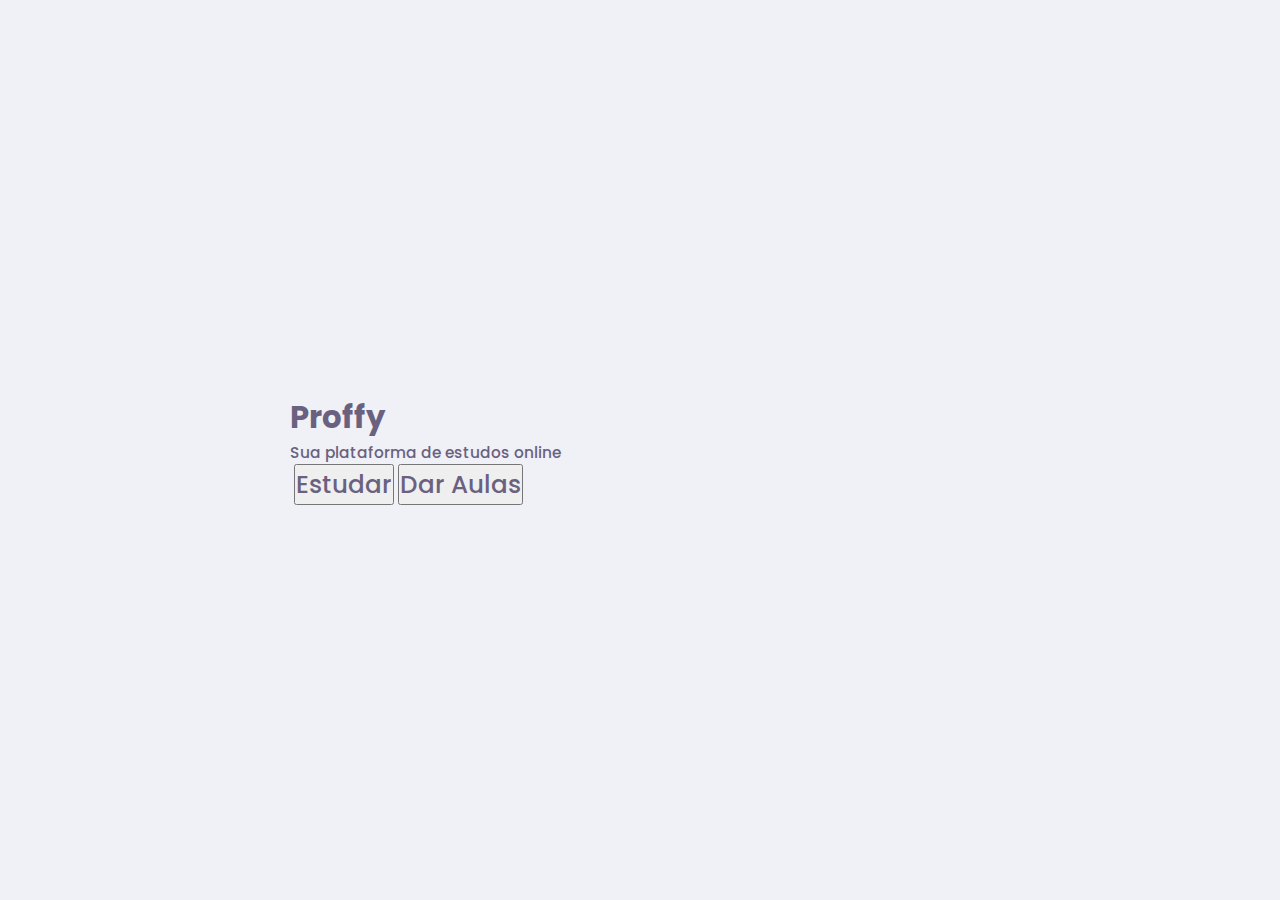
==== index.html @ 6e851790 "Iniciando documento" ====
<!DOCTYPE html>
<html lang="en">
<head>
    <meta charset="UTF-8">
    <meta name="viewport" content="width=device-width, initial-scale=1.0">
    <title>Proffy | Sua plataforma de estudos online</title>
    <link rel="stylesheet" href="style.css">
   <link href="https://fonts.googleapis.com/css2?family=Archivo:wght@400;700&amp;family=Poppins:wght@400;600&amp;display=swap" rel="stylesheet">

</head>
<body id="pagelanding">
    <div id="container">
        <h1>Proffy</h1>
        <p>
        Sua plataforma de estudos online
        </p>
        <img src="" alt="">
    
        <button>Estudar</button>
        <button>Dar Aulas</button>
    </div>
    
</body>
</html>
---- style.css ----
:root {
    --color-background: #F0F0F7;
    --color-primary-lighter: #9871F5;
    --color-primary-light: #916BEA;
    --color-primary: #8257E5;
    --color-primary-dark: #774DD6;
    --color-primary-darker: #6842c2;
    --color-secondary: #04D361;
    --color-secondary-dark: #04BF58;
    --color-title-in-primary: #FFFFFF;
    --color-text-in-primary: #D4C2FF;
    --color-text-title: #32264D;
    --color-text-complement: #9C98A6;
    --color-text-base: #6A6180;
    --color-line-in-white: #E6E6F0;
    --color-input-background: #F8F8FC;
    --color-button-text: #FFFFFF;
    --color-box-base: #FFFFFF;
    --color-box-footer: #FAFAFC;
    --color-small-info: #C1BCCC;
    font-size: 60%; 
}
*{
    margin: 0;
    padding: 0;
    box-sizing: border-box;
}
html, body{
    height: 100vh;
}
body, input, textarea, button{
    font: 500 1.6em Poppins;
    color: var(--color-text-base);
}
body{
    background-color: var(--color-background);

    display: flex;
    align-items: center;
    justify-content: center;
}
#container{
    width: 90vw;
    max-width: 700px;
}
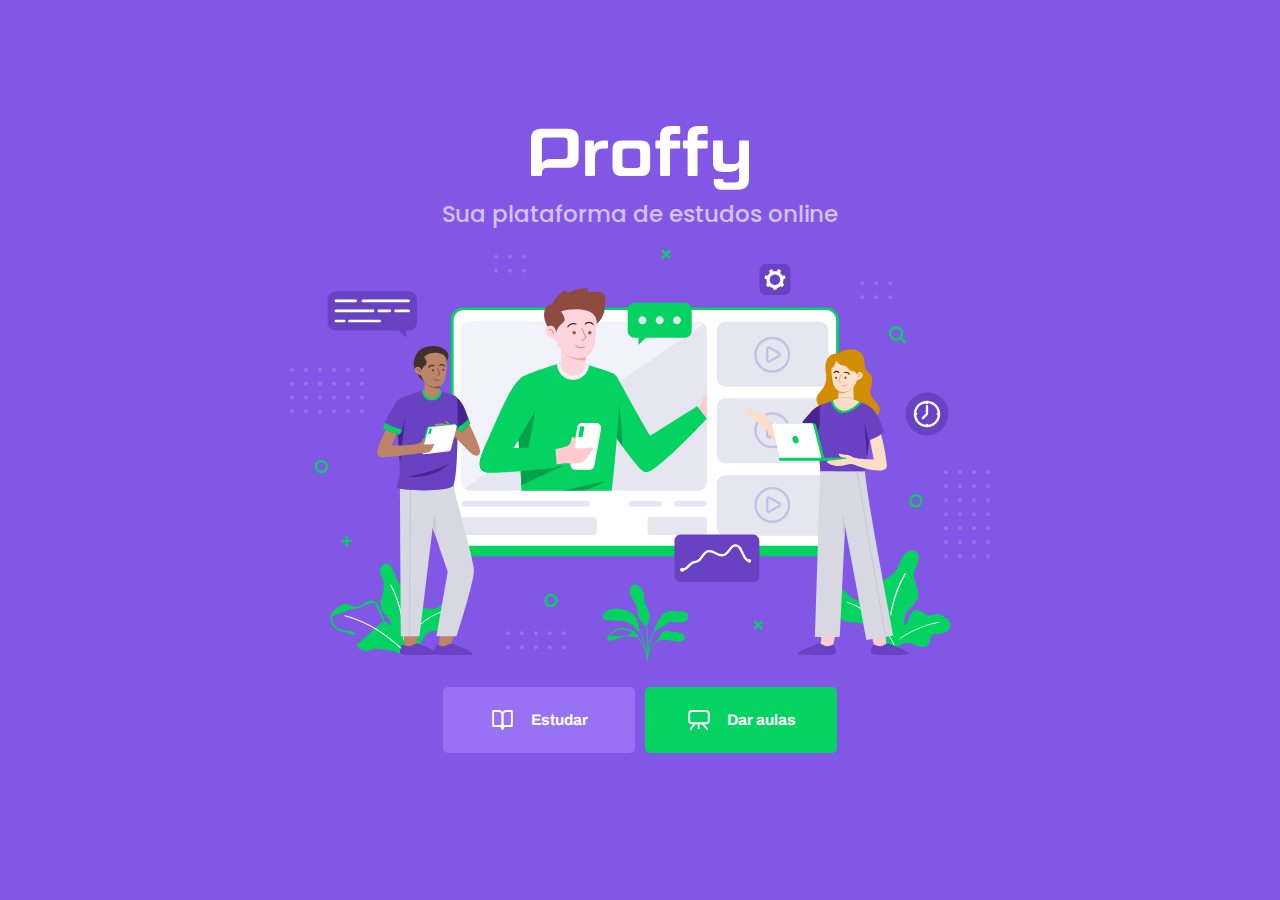
==== commit 0249f279: "Landing page" ====
--- a/index.html
+++ b/index.html
@@ -4,20 +4,30 @@
     <meta charset="UTF-8">
     <meta name="viewport" content="width=device-width, initial-scale=1.0">
     <title>Proffy | Sua plataforma de estudos online</title>
-    <link rel="stylesheet" href="style.css">
-   <link href="https://fonts.googleapis.com/css2?family=Archivo:wght@400;700&amp;family=Poppins:wght@400;600&amp;display=swap" rel="stylesheet">
+    <link rel="stylesheet" href="styles/main.css">
+    <link rel="stylesheet" href="styles/pages/page-landing.css">
+    <link href="https://fonts.googleapis.com/css2?family=Archivo:wght@400;700&amp;family=Poppins:wght@400;600&amp;display=swap" rel="stylesheet">
 
 </head>
 <body id="pagelanding">
     <div id="container">
-        <h1>Proffy</h1>
-        <p>
-        Sua plataforma de estudos online
-        </p>
-        <img src="" alt="">
-    
-        <button>Estudar</button>
-        <button>Dar Aulas</button>
+      <div class="logo-container">
+          <img src="images/logo.svg" alt="Proffy">
+          <h2> Sua plataforma de estudos online </h2>
+      </div> 
+      <img class="hero-image" src="images/landing.svg" alt="plataforma de estudos">
+      
+      <div class="buttons-container">
+        <a class="study" href="study.html">
+            <img src="images/icons/study.svg" alt="Estudar">
+            Estudar
+          </a><a class="give-classes" href="/give-classes.html">
+            <img src="images/icons/give-classes.svg" alt="Dar aulas">
+            Dar aulas
+          </a>
+         
+
+      </div>
     </div>
     
 </body>
--- a/styles/main.css
+++ b/styles/main.css
@@ -0,0 +1,45 @@
+:root {
+    --color-background: #F0F0F7;
+    --color-primary-lighter: #9871F5;
+    --color-primary-light: #916BEA;
+    --color-primary: #8257E5;
+    --color-primary-dark: #774DD6;
+    --color-primary-darker: #6842c2;
+    --color-secondary: #04D361;
+    --color-secondary-dark: #04BF58;
+    --color-title-in-primary: #FFFFFF;
+    --color-text-in-primary: #D4C2FF;
+    --color-text-title: #32264D;
+    --color-text-complement: #9C98A6;
+    --color-text-base: #6A6180;
+    --color-line-in-white: #E6E6F0;
+    --color-input-background: #F8F8FC;
+    --color-button-text: #FFFFFF;
+    --color-box-base: #FFFFFF;
+    --color-box-footer: #FAFAFC;
+    --color-small-info: #C1BCCC;
+    font-size: 60%; 
+}
+*{
+    margin: 0;
+    padding: 0;
+    box-sizing: border-box;
+}
+html, body{
+    height: 100vh;
+}
+body, input, textarea, button{
+    font: 500 1.6em Poppins;
+    color: var(--color-text-base);
+}
+body{
+    background-color: var(--color-background);
+
+    display: flex;
+    align-items: center;
+    justify-content: center;
+}
+#container{
+    width: 90vw;
+    max-width: 700px;
+}--- a/styles/pages/page-landing.css
+++ b/styles/pages/page-landing.css
@@ -0,0 +1,68 @@
+:root{
+    font-size: 40%;
+}
+#pagelanding{
+background: var(--color-primary);
+}
+  #pagelanding #container{
+  color: var(--color-text-in-primary);
+  }
+    .logo-container{
+    text-align: center;
+    margin-bottom: 3.2rem;
+    }
+       .logo-container img{
+       height: 10rem;
+       }
+       .logo-container h2{
+       font-weight: 500;
+       font-size: 3.6rem;
+       line-height: 4.6rem;
+       margin-top: 0.8rem;
+       }
+
+
+    .hero-image{
+    width: 100%;
+    }
+    .buttons-container{
+    display: flex;
+    justify-content: center;
+    margin: 3.2rem 0;
+    }
+      .buttons-container a{
+      width: 30rem;
+      height: 10.4rem;     
+      border-radius: .8rem;
+
+      font: 700 2.4rem Archivo;
+      text-decoration: none;
+      color: var(--color-button-text);
+
+      display: flex;
+      align-items: center;
+      justify-content: center;
+
+      transition: background 0.2s;
+      }
+        .buttons-container a.study{
+        margin-right: 1.6rem;
+        background: var(--color-primary-lighter);
+        }.buttons-container a.study:hover{
+        background: var(--color-primary-light);
+        }
+
+        .buttons-container a.give-classes{
+        background: var(--color-secondary);
+        }.buttons-container a.give-classes:hover{
+        background: var(--color-secondary-dark);       
+        }
+
+        .buttons-container a img{
+        width: 4rem;
+        margin-right: 2.4rem;
+        }
+
+         
+     
+      
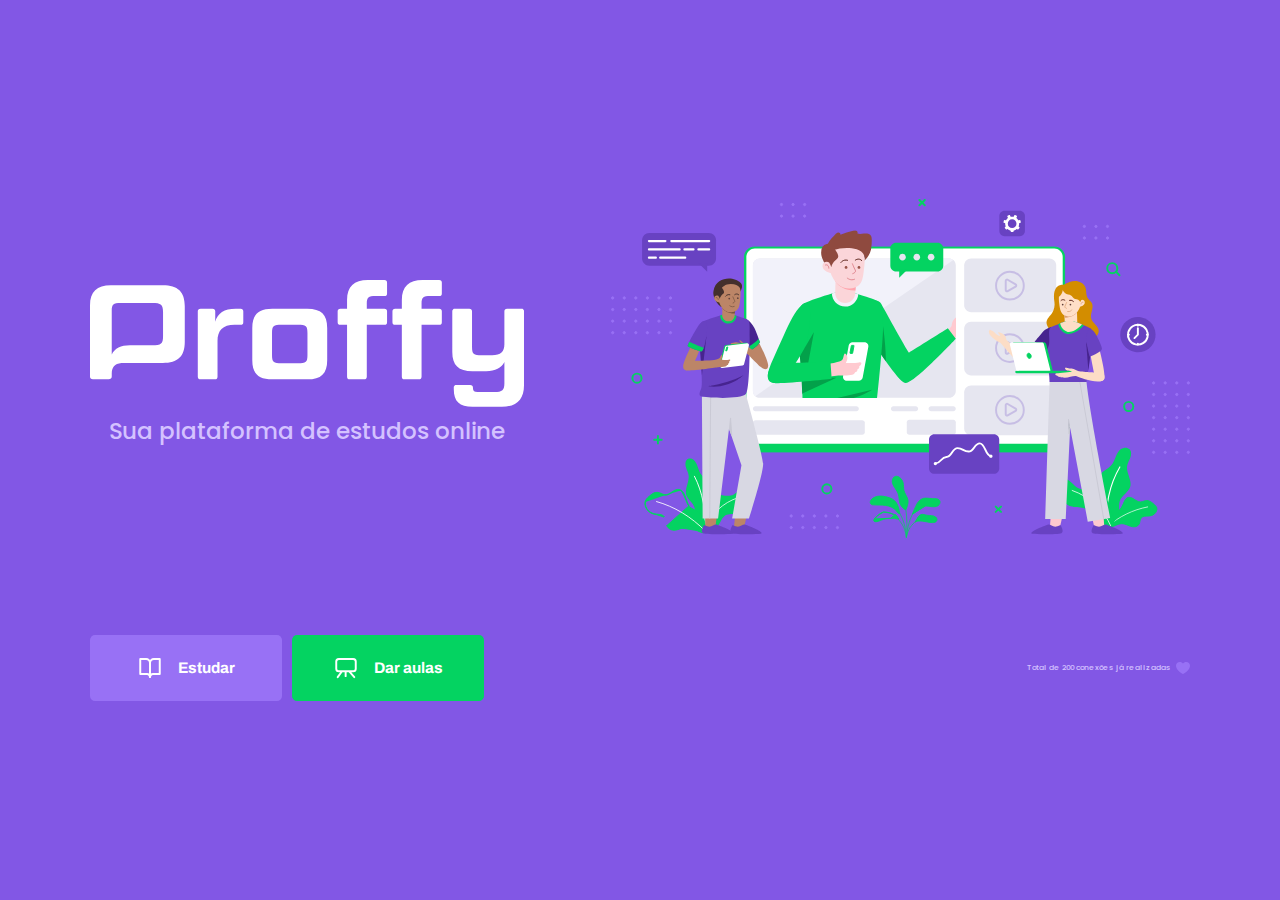
==== commit bac73ad5: "page study and styles" ====
--- a/index.html
+++ b/index.html
@@ -15,6 +15,7 @@
           <img src="images/logo.svg" alt="Proffy">
           <h2> Sua plataforma de estudos online </h2>
       </div> 
+
       <img class="hero-image" src="images/landing.svg" alt="plataforma de estudos">
       
       <div class="buttons-container">
@@ -28,6 +29,12 @@
          
 
       </div>
+
+      <p class="total-connections">
+          Total de 200 conexões já realizadas
+          <img src="images/icons/purple-heart.svg" alt="Coração roxo">
+      </p>
+
     </div>
     
 </body>
--- a/styles/main.css
+++ b/styles/main.css
@@ -42,4 +42,12 @@
 #container{
     width: 90vw;
     max-width: 700px;
-}+}
+
+
+
+@media (min-width: 700){
+    :root{
+    font-size: 62.5%;
+    }
+}
--- a/styles/pages/page-landing.css
+++ b/styles/pages/page-landing.css
@@ -63,6 +63,56 @@
         margin-right: 2.4rem;
         }
 
-         
+    .total-connections{
+    font-size: 1.8rem;
+
+    display: flex;
+    align-items: center;
+    justify-content: center;
+    }
+       .total-connections img{
+       margin-left: 0.8rem;
+       }
+       @media (max-width: 699px){
+        :root{
+        font-size: 40%;
+        }
+    }
+
+       @media (min-width: 1100px){
+    #pagelanding #container{
+    max-width: 1100px;
+    display: grid;
+    grid-template-columns: 2fr 1fr 2fr;
+    grid-template-rows: 350px 1fr;
+    grid-template-areas: 
+    "proffy image image"
+    "button button texting";
+    column-gap: 87px;
+    row-gap: 86px;
+    }
+
+    .logo-container{
+    grid-area: proffy;
+    align-self: center;
+    }
+       .logo-container img{
+       height: 100%;
+       }
+    .hero-image{
+    grid-area: image;
+    }
+    .buttons-container{
+    grid-area: button;
+    justify-content: flex-start;
+    margin: 0;  
+    }
+    .total-connections{
+    grid-area: texting;
+    justify-self: end;
+    font-size: 1.2rem;
+    }
+    
+}         
      
       
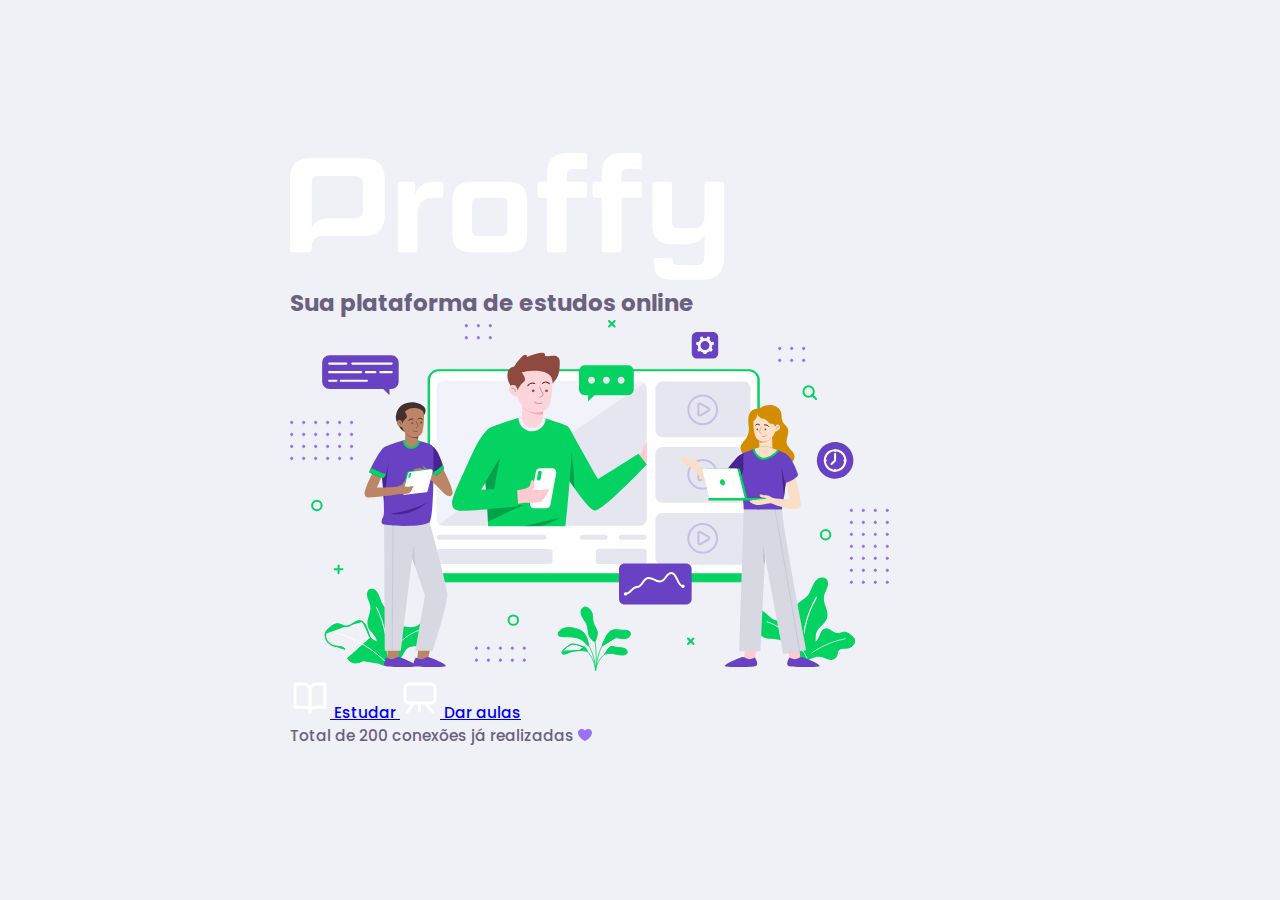
==== commit e58a4570: "front end done" ====
--- a/index.html
+++ b/index.html
@@ -1,41 +1,44 @@
-<!DOCTYPE html>
-<html lang="en">
-<head>
-    <meta charset="UTF-8">
-    <meta name="viewport" content="width=device-width, initial-scale=1.0">
-    <title>Proffy | Sua plataforma de estudos online</title>
-    <link rel="stylesheet" href="styles/main.css">
-    <link rel="stylesheet" href="styles/pages/page-landing.css">
-    <link href="https://fonts.googleapis.com/css2?family=Archivo:wght@400;700&amp;family=Poppins:wght@400;600&amp;display=swap" rel="stylesheet">
-
-</head>
-<body id="pagelanding">
-    <div id="container">
-      <div class="logo-container">
-          <img src="images/logo.svg" alt="Proffy">
-          <h2> Sua plataforma de estudos online </h2>
-      </div> 
-
-      <img class="hero-image" src="images/landing.svg" alt="plataforma de estudos">
-      
-      <div class="buttons-container">
-        <a class="study" href="study.html">
-            <img src="images/icons/study.svg" alt="Estudar">
-            Estudar
-          </a><a class="give-classes" href="/give-classes.html">
-            <img src="images/icons/give-classes.svg" alt="Dar aulas">
-            Dar aulas
-          </a>
-         
-
-      </div>
-
-      <p class="total-connections">
-          Total de 200 conexões já realizadas
-          <img src="images/icons/purple-heart.svg" alt="Coração roxo">
-      </p>
-
-    </div>
-    
-</body>
+<!DOCTYPE html>
+<html lang="en">
+<head>
+    <meta charset="UTF-8">
+    <meta name="viewport" content="width=device-width, initial-scale=1.0">
+    <meta name="theme-color" content="#8257E5">
+
+    <title>Proffy | Sua plataforma de estudos online</title>
+    
+    <link rel="stylesheet" href="styles/main.css">
+    <link rel="stylesheet" href="styles/pages/page-landing.css">
+    <link href="https://fonts.googleapis.com/css2?family=Archivo:wght@400;700&amp;family=Poppins:wght@400;600&amp;display=swap" rel="stylesheet">
+    <link rel="shortcut icon" href="images/favicon.png">
+</head>
+<body id="pagelanding">
+    <div id="container">
+      <div class="logo-container">
+          <img src="images/logo.svg" alt="Proffy">
+          <h2> Sua plataforma de estudos online </h2>
+      </div> 
+
+      <img class="hero-image" src="images/landing.svg" alt="plataforma de estudos">
+      
+      <div class="buttons-container">
+        <a class="study" href="study.html">
+            <img src="images/icons/study.svg" alt="Estudar">
+            Estudar
+          </a><a class="give-classes" href="give-classes.html">
+            <img src="images/icons/give-classes.svg" alt="Dar aulas">
+            Dar aulas
+          </a>
+         
+
+      </div>
+
+      <p class="total-connections">
+          Total de 200 conexões já realizadas
+          <img src="images/icons/purple-heart.svg" alt="Coração roxo">
+      </p>
+
+    </div>
+    
+</body>
 </html>